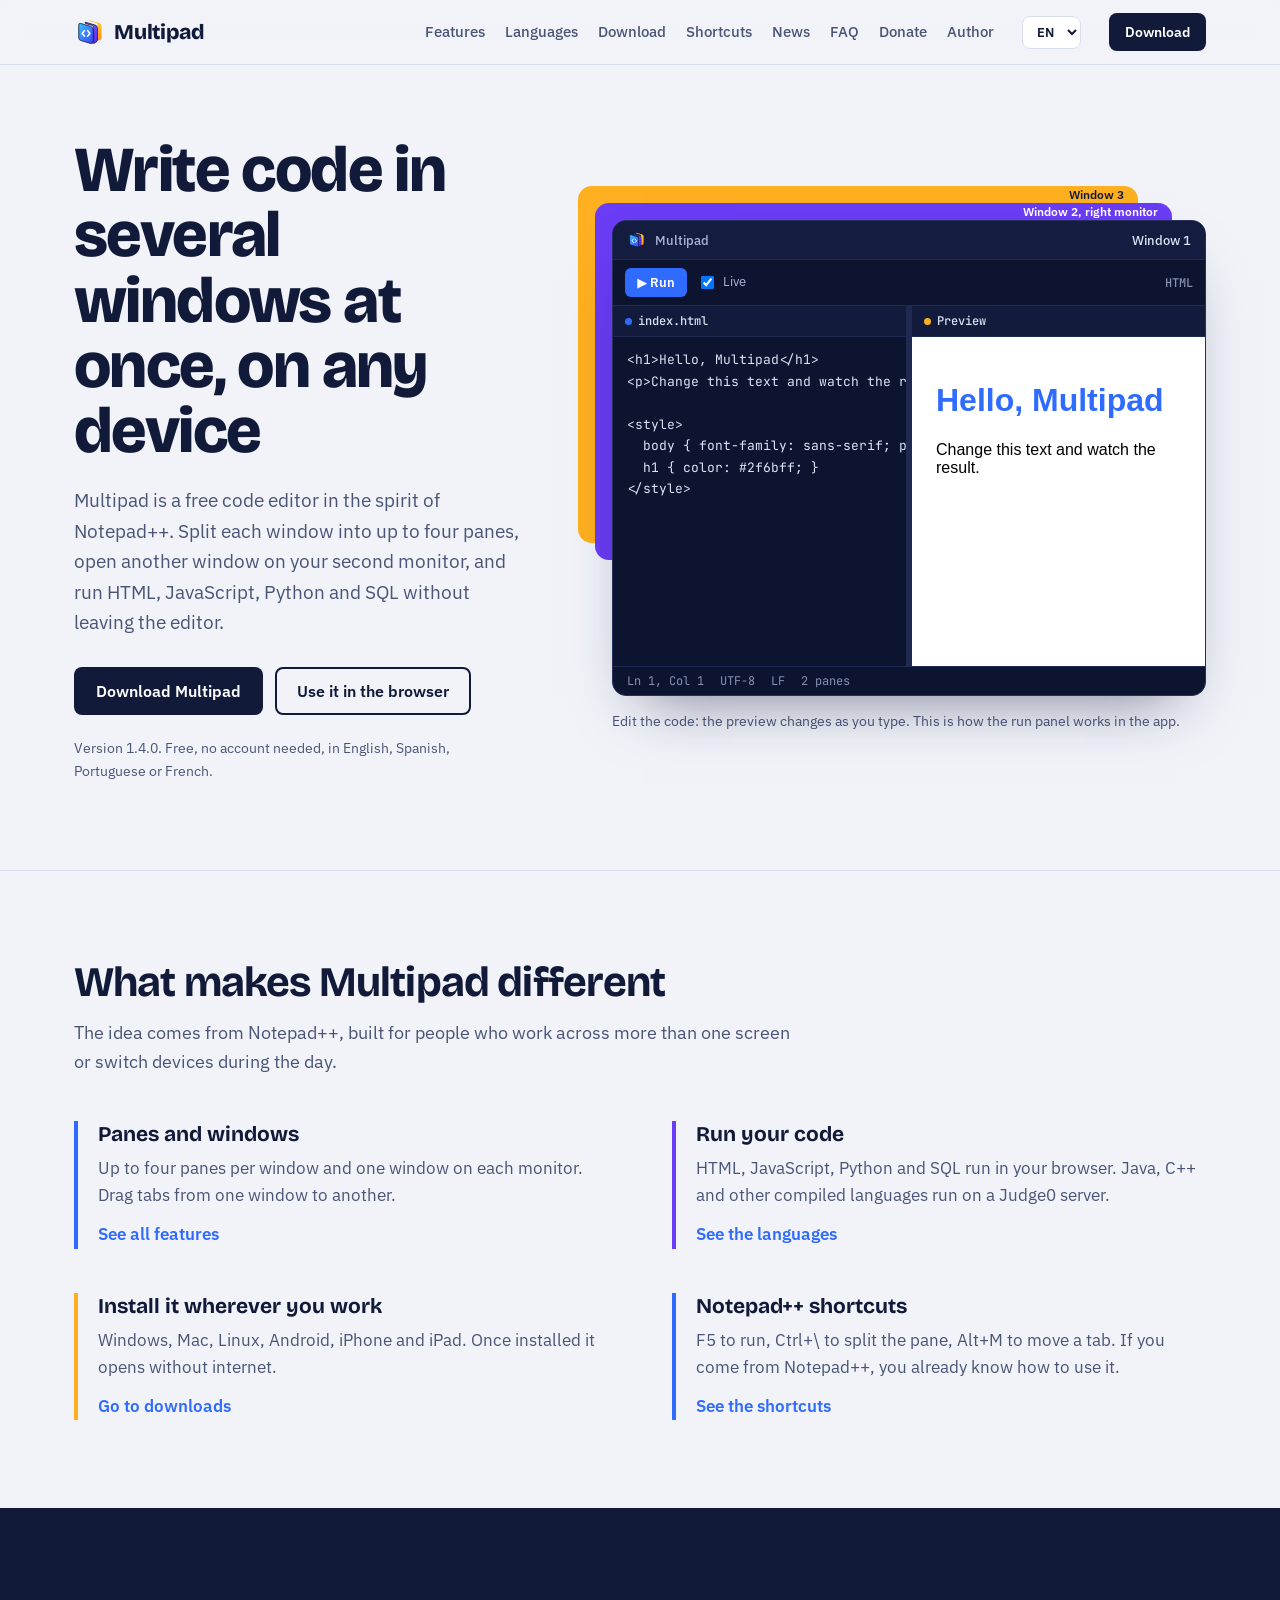
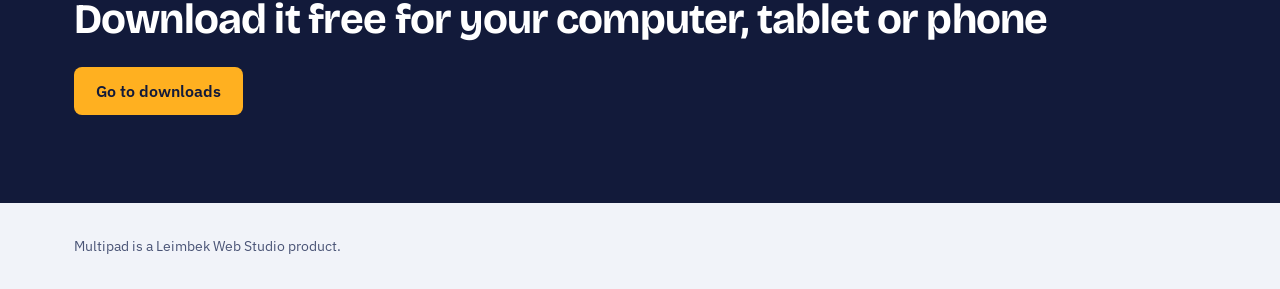
==== index.html @ 4534a5bb "Add Portuguese and French to the site and version 1.4.0 to the news" ====
<!DOCTYPE html>
<html lang="es">
<head>
<meta charset="utf-8">
<meta name="viewport" content="width=device-width, initial-scale=1">
<title>Multipad: editor de código con varias ventanas y paneles</title>
<meta name="description" content="Editor de código gratuito al estilo de Notepad++ para computadora, tablet y celular. Divide cada ventana en paneles, usa dos monitores y ejecuta HTML, JavaScript, Python y SQL.">
<meta property="og:title" content="Multipad: editor de código con varias ventanas y paneles">
<meta property="og:description" content="Editor de código gratuito al estilo de Notepad++ para computadora, tablet y celular. Divide cada ventana en paneles, usa dos monitores y ejecuta HTML, JavaScript, Python y SQL.">
<meta property="og:type" content="website">
<link rel="icon" href="favicon-32.png" sizes="32x32">
<link rel="icon" href="logo-mark.svg" type="image/svg+xml">
<link rel="apple-touch-icon" href="apple-touch-icon.png">
<link rel="preconnect" href="https://fonts.googleapis.com">
<link rel="preconnect" href="https://fonts.gstatic.com" crossorigin>
<link href="https://fonts.googleapis.com/css2?family=Bricolage+Grotesque:opsz,wght@12..96,500;12..96,700;12..96,800&family=IBM+Plex+Sans:wght@400;500;600&family=JetBrains+Mono:wght@400;500&display=swap" rel="stylesheet">
<link rel="stylesheet" href="css/site.css?v=6">
</head>
<body data-title-en="Multipad: a code editor with multiple windows and panes" data-title-pt="Multipad: editor de código com várias janelas e painéis" data-title-fr="Multipad : éditeur de code avec plusieurs fenêtres et volets">
<a class="skip" href="#main" data-i18n="skip">Ir al contenido</a>
<header class="top">
  <div class="wrap">
    <a class="brand" href="index.html"><img src="logo-mark.svg" alt="" width="30" height="30">Multipad</a>
    <button class="menu-btn" id="menuBtn" type="button" aria-expanded="false" aria-controls="mainNav" data-i18n="menu">Menú</button>
    <nav class="nav" id="mainNav" aria-label="Principal">
      <a href="funciones.html" data-i18n="nav.features">Funciones</a>
      <a href="lenguajes.html" data-i18n="nav.langs">Lenguajes</a>
      <a href="descargar.html" data-i18n="nav.download">Descargar</a>
      <a href="atajos.html" data-i18n="nav.keys">Atajos</a>
      <a href="novedades.html" data-i18n="nav.news">Novedades</a>
      <a href="preguntas.html" data-i18n="nav.faq">Preguntas</a>
      <a href="donar.html" data-i18n="nav.donate">Donar</a>
      <a href="autor.html" data-i18n="nav.author">Autor</a>
    </nav>
    <select class="lang" id="langBtn" aria-label="Idioma / Language">
      <option value="es">ES</option>
      <option value="en">EN</option>
      <option value="pt">PT</option>
      <option value="fr">FR</option>
    </select>
    <a class="btn btn-main" href="descargar.html" data-i18n="cta.download">Descargar</a>
  </div>
</header>
<main id="main">
<section class="hero" style="border-top:0">
  <div class="wrap">
    <div>
      <h1 data-i18n="home.h1">Escribe código en varias ventanas a la vez, en cualquier dispositivo</h1>
      <p class="lede" data-i18n="home.lede">Multipad es un editor de código gratuito al estilo de Notepad++. Divide cada ventana hasta en cuatro paneles, abre otra ventana en tu segundo monitor y ejecuta HTML, JavaScript, Python y SQL sin salir del editor.</p>
      <div class="ctas">
        <a class="btn btn-main" href="descargar.html" data-i18n="home.dl">Descargar Multipad</a>
        <a class="btn btn-ghost app-link" href="#" data-i18n="home.open">Usarlo en el navegador</a>
      </div>
      <p class="fine" data-i18n="home.fine">Versión 1.4.0. Gratis, sin crear cuenta, en español, inglés, portugués o francés.</p>
    </div>
    <div>
      <div class="stack">
        <div class="ghost-win g1" aria-hidden="true"><span class="ghost-label" data-i18n="demo.win3">Ventana 3</span></div>
        <div class="ghost-win g2" aria-hidden="true"><span class="ghost-label" data-i18n="demo.win2">Ventana 2, monitor derecho</span></div>
        <div class="win" role="group" aria-label="Demo de Multipad">
          <div class="titlebar"><img src="logo-mark.svg" alt="">Multipad<span class="wname" data-i18n="demo.win1">Ventana 1</span></div>
          <div class="toolbar">
            <button class="run" id="runBtn" type="button"><span aria-hidden="true">▶</span> <span data-i18n="demo.run">Ejecutar</span></button>
            <label class="live"><input type="checkbox" id="liveChk" checked> <span data-i18n="demo.live">En vivo</span></label>
            <span class="langtag">HTML</span>
          </div>
          <div class="panes">
            <div class="pane">
              <div class="tab">index.html</div>
              <label class="skip" for="code" data-i18n="demo.codeLabel">Código HTML de la demo</label>
              <textarea class="code" id="code" spellcheck="false"></textarea>
            </div>
            <div class="divider" aria-hidden="true"></div>
            <div class="pane">
              <div class="tab prev" data-i18n="demo.preview">Vista previa</div>
              <iframe class="preview" id="preview" title="Vista previa" sandbox="allow-scripts"></iframe>
            </div>
          </div>
          <div class="statusbar"><span id="pos">Ln 1, Col 1</span><span>UTF-8</span><span>LF</span><span class="hide-sm" data-i18n="demo.panes2">2 paneles</span></div>
        </div>
      </div>
      <p class="demo-note" data-i18n="demo.note">Edita el código: la vista previa cambia mientras escribes. Así funciona el panel de ejecución en la app.</p>
    </div>
  </div>
</section>

<section>
  <div class="wrap">
    <h2 data-i18n="home.whyTitle">Lo que hace distinto a Multipad</h2>
    <p class="intro" data-i18n="home.whyIntro">La idea viene de Notepad++, pensada para quien trabaja con más de una pantalla o cambia de dispositivo durante el día.</p>
    <div class="features">
      <div class="feature">
        <h3 data-i18n="home.h1t">Paneles y ventanas</h3>
        <p data-i18n="home.h1p">Hasta cuatro paneles por ventana y una ventana en cada monitor. Arrastra pestañas de una ventana a otra.</p>
        <a class="more" href="funciones.html" data-i18n="home.h1l">Ver todas las funciones</a>
      </div>
      <div class="feature v">
        <h3 data-i18n="home.h2t">Ejecuta tu código</h3>
        <p data-i18n="home.h2p">HTML, JavaScript, Python y SQL corren en tu navegador. Java, C++ y otros lenguajes compilados se ejecutan en un servidor Judge0.</p>
        <a class="more" href="lenguajes.html" data-i18n="home.h2l">Ver los lenguajes</a>
      </div>
      <div class="feature a">
        <h3 data-i18n="home.h3t">Instálalo donde trabajes</h3>
        <p data-i18n="home.h3p">Windows, Mac, Linux, Android, iPhone y iPad. Una vez instalado abre sin internet.</p>
        <a class="more" href="descargar.html" data-i18n="home.h3l">Ir a descargas</a>
      </div>
      <div class="feature">
        <h3 data-i18n="home.h4t">Atajos de Notepad++</h3>
        <p data-i18n="home.h4p">F5 para ejecutar, Ctrl+\ para dividir el panel, Alt+M para mover una pestaña. Si vienes de Notepad++, ya sabes usarlo.</p>
        <a class="more" href="atajos.html" data-i18n="home.h4l">Ver los atajos</a>
      </div>
    </div>
  </div>
</section>
<section class="cta-band">
  <div class="wrap">
    <h2 data-i18n="band.title">Descárgalo gratis para tu computadora, tablet o celular</h2>
    <a class="btn btn-main" href="descargar.html" data-i18n="band.btn">Ir a descargas</a>
  </div>
</section>
</main>
<footer>
  <div class="wrap">
    <span data-i18n="foot">Multipad es un producto de Leimbek Web Studio.</span>
    <span><a href="#" id="repoLink" hidden data-i18n="code">Código en GitHub</a></span>
  </div>
</footer>
<script src="js/site.js?v=6"></script>
</body>
</html>
---- css/site.css ----
:root{
  --ink:#121a3a; --ink-2:#4a5476; --paper:#f1f3f9; --white:#ffffff;
  --blue:#2f6bff; --violet:#6a3cf5; --amber:#ffb020; --line:#d8deec;
  --editor:#0d1430; --editor-line:#1f2a52; --editor-text:#dbe3f4;
  --radius-win:14px; --radius-ctl:8px;
  --display:"Bricolage Grotesque",system-ui,sans-serif;
  --body:"IBM Plex Sans",system-ui,sans-serif;
  --mono:"JetBrains Mono",ui-monospace,monospace;
}
*{box-sizing:border-box}
html{scroll-behavior:smooth}
@media (prefers-reduced-motion:reduce){html{scroll-behavior:auto}*{transition:none!important;animation:none!important}}
body{margin:0;background:var(--paper);color:var(--ink);font:400 17px/1.6 var(--body)}
a{color:var(--blue)}
:focus-visible{outline:3px solid var(--amber);outline-offset:2px;border-radius:4px}
.wrap{max-width:1180px;margin:0 auto;padding:0 24px}
.skip{position:absolute;left:-999px}.skip:focus{left:16px;top:12px;background:var(--white);padding:8px 12px;z-index:10}

/* header */
.top{position:sticky;top:0;z-index:5;background:rgba(241,243,249,.92);backdrop-filter:blur(8px);border-bottom:1px solid var(--line)}
.top .wrap{display:flex;align-items:center;gap:28px;height:64px}
.brand{display:flex;align-items:center;gap:10px;text-decoration:none;color:var(--ink);font:800 21px/1 var(--display);letter-spacing:-.01em}
.brand img{width:30px;height:30px}
.nav{display:flex;gap:20px;margin-left:auto}
.nav a{color:var(--ink-2);text-decoration:none;font-weight:500;font-size:15px}
.nav a:hover{color:var(--ink)}
.lang{border:1px solid var(--line);background:var(--white);color:var(--ink);border-radius:var(--radius-ctl);padding:6px 10px;font:600 13px var(--body);cursor:pointer}
.btn{display:inline-flex;align-items:center;gap:8px;border-radius:var(--radius-ctl);padding:12px 20px;font:600 16px var(--body);text-decoration:none;border:2px solid transparent;cursor:pointer}
.btn-main{background:var(--ink);color:var(--white)}
.btn-main:hover{background:var(--blue)}
.btn-ghost{border-color:var(--ink);color:var(--ink);background:transparent}
.btn-ghost:hover{background:var(--white)}
.top .btn{padding:8px 14px;font-size:14px;white-space:nowrap}

/* hero */
.hero{padding:72px 0 88px}
.hero .wrap{display:grid;grid-template-columns:minmax(0,5fr) minmax(0,7fr);gap:56px;align-items:center}
h1{font:800 clamp(40px,5.2vw,64px)/1.02 var(--display);letter-spacing:-.025em;margin:0 0 22px}
.lede{font-size:19px;color:var(--ink-2);max-width:34em;margin:0 0 30px}
.ctas{display:flex;flex-wrap:wrap;gap:12px;margin-bottom:22px}
.fine{font-size:14px;color:var(--ink-2);margin:0}

/* window stack (echoes the three overlapping sheets of the logo) */
.stack{position:relative;padding:34px 0 0 34px}
.ghost-win{position:absolute;border-radius:var(--radius-win);height:70%}
.ghost-win.g1{top:0;left:0;right:68px;background:var(--amber)}
.ghost-win.g2{top:17px;left:17px;right:34px;background:var(--violet)}
.ghost-label{position:absolute;top:1px;right:14px;font:600 12px/15px var(--body);color:var(--ink)}
.g2 .ghost-label{color:var(--white)}
.win{position:relative;background:var(--editor);border-radius:var(--radius-win);overflow:hidden;box-shadow:0 30px 60px -30px rgba(18,26,58,.55);border:1px solid #26315e}
.titlebar{display:flex;align-items:center;gap:10px;padding:10px 14px;background:#141d40;color:#aab6d6;font:500 13px var(--body);border-bottom:1px solid var(--editor-line)}
.titlebar img{width:18px;height:18px}
.titlebar .wname{margin-left:auto;color:#dbe3f4}
.toolbar{display:flex;align-items:center;gap:10px;padding:8px 12px;border-bottom:1px solid var(--editor-line)}
.run{background:var(--blue);color:#fff;border:0;border-radius:6px;padding:6px 12px;font:600 13px var(--body);cursor:pointer}
.run:hover{background:#4a80ff}
.live{color:#aab6d6;font-size:13px;display:flex;gap:6px;align-items:center}
.toolbar .langtag{margin-left:auto;color:#8592b0;font:500 12px var(--mono)}
.panes{display:grid;grid-template-columns:1fr 6px 1fr;height:360px}
.pane{display:flex;flex-direction:column;min-width:0}
.tab{font:500 12px var(--mono);color:#dbe3f4;padding:7px 12px;background:#121b3c;border-bottom:1px solid var(--editor-line);display:flex;gap:6px;align-items:center}
.tab::before{content:"";width:7px;height:7px;border-radius:50%;background:var(--blue)}
.tab.prev::before{background:var(--amber)}
.divider{background:var(--editor-line);cursor:col-resize}
textarea.code{flex:1;resize:none;border:0;background:var(--editor);color:var(--editor-text);font:400 13px/1.65 var(--mono);padding:12px 14px;tab-size:2;white-space:pre;overflow:auto}
textarea.code:focus{outline:none;box-shadow:inset 0 0 0 2px var(--amber)}
iframe.preview{flex:1;border:0;background:#fff;width:100%}
.statusbar{display:flex;gap:16px;padding:6px 14px;font:400 12px var(--mono);color:#8592b0;border-top:1px solid var(--editor-line)}
.demo-note{font-size:14px;color:var(--ink-2);margin:14px 0 0 34px}

/* sections */
section{padding:88px 0;border-top:1px solid var(--line)}
h2{font:700 clamp(30px,3.4vw,42px)/1.1 var(--display);letter-spacing:-.02em;margin:0 0 14px}
.intro{color:var(--ink-2);max-width:40em;margin:0 0 44px;font-size:18px}
h3{font:700 21px/1.25 var(--display);margin:0 0 8px}

.features{display:grid;grid-template-columns:repeat(2,minmax(0,1fr));gap:44px 64px}
.feature{border-left:4px solid var(--blue);padding-left:20px}
.feature.v{border-color:var(--violet)}.feature.a{border-color:var(--amber)}
.feature p{margin:0;color:var(--ink-2)}

table{width:100%;border-collapse:collapse;background:var(--white);border-radius:12px;overflow:hidden;font-size:16px}
th,td{text-align:left;padding:13px 18px;border-bottom:1px solid var(--line);vertical-align:top}
th{font:600 14px var(--body);color:var(--ink-2);background:#e6eaf4}
tr:last-child td{border-bottom:0}
kbd{font:500 13px var(--mono);background:var(--paper);border:1px solid var(--line);border-bottom-width:2px;border-radius:5px;padding:1px 6px;white-space:nowrap}
.where{display:inline-block;font-size:13px;font-weight:600;padding:2px 9px;border-radius:999px}
.w-browser{background:#e3ebff;color:#1d47b8}.w-server{background:#efe8ff;color:#4b26b8}.w-edit{background:#fff1d6;color:#7a4b00}
.note{font-size:15px;color:var(--ink-2);margin:18px 0 0;max-width:46em}

.install{display:grid;grid-template-columns:repeat(3,minmax(0,1fr));gap:24px}
.platform{background:var(--white);border:1px solid var(--line);border-radius:12px;padding:24px}
.platform ol{margin:12px 0 0;padding-left:20px;color:var(--ink-2)}
.platform li{margin-bottom:8px}
.platform .who{font-size:14px;color:var(--ink-2);margin:0}

.two{display:grid;grid-template-columns:minmax(0,1fr) minmax(0,1fr);gap:56px;align-items:start}
.news{list-style:none;margin:0;padding:0}
.news li{padding:0 0 24px 20px;border-left:2px solid var(--line);position:relative}
.news li::before{content:"";position:absolute;left:-7px;top:6px;width:12px;height:12px;border-radius:50%;background:var(--blue)}
.news time{font-size:14px;color:var(--ink-2)}
.news p{margin:4px 0 0}

details{border-bottom:1px solid var(--line);padding:16px 0}
summary{cursor:pointer;font:600 18px var(--body);list-style:none;display:flex;justify-content:space-between;gap:16px}
summary::-webkit-details-marker{display:none}
summary::after{content:"+";font:500 22px/1 var(--display);color:var(--blue)}
details[open] summary::after{content:"−"}
details p{margin:10px 0 0;color:var(--ink-2)}

.cta-band{background:var(--ink);color:var(--white);border-top:0}
.cta-band .wrap{display:flex;flex-wrap:wrap;align-items:center;justify-content:space-between;gap:24px}
.cta-band h2{margin:0;color:var(--white)}
.cta-band .btn-main{background:var(--amber);color:var(--ink)}
.cta-band .btn-main:hover{background:#ffc552}

footer{padding:32px 0;font-size:14px;color:var(--ink-2)}
footer .wrap{display:flex;flex-wrap:wrap;gap:16px;justify-content:space-between}

@media (max-width:960px){
  .hero .wrap,.two{grid-template-columns:1fr}
  .install{grid-template-columns:1fr}
  .nav{display:none}
  .top .btn{margin-left:auto}
}
@media (max-width:640px){
  body{font-size:16px}
  .hero{padding:44px 0 56px}
  .features{grid-template-columns:1fr}
  .stack{padding:22px 0 0 22px}
  .ghost-win.g2{top:11px;left:11px}
  .panes{grid-template-columns:1fr;grid-template-rows:1fr 6px 1fr;height:460px}
  .demo-note{margin-left:22px}
  section{padding:60px 0}
  th,td{padding:10px 12px}
  .hide-sm,.ghost-label{display:none}
}

/* multi-page additions */
.nav a[aria-current="page"]{color:var(--ink);box-shadow:inset 0 -2px 0 var(--blue)}
.nav a{padding:6px 0}
.page-head{padding:64px 0 8px}
.page-head h1{font-size:clamp(36px,4.4vw,54px);margin-bottom:14px}
.page-head .lede{margin-bottom:0}
.page-body{padding:48px 0 88px;border-top:0}
.page-body + section{border-top:1px solid var(--line)}
.more{display:inline-block;margin-top:12px;font-weight:600;text-decoration:none}
.more:hover{text-decoration:underline}
.prose{max-width:46em}
.prose h2{font-size:28px;margin-top:48px}
.prose p,.prose li{color:var(--ink-2)}
.prose code{font:500 14px var(--mono);background:#e6eaf4;border-radius:4px;padding:1px 5px}

.os-banner{display:flex;flex-wrap:wrap;align-items:center;gap:20px;background:var(--white);border:1px solid var(--line);border-left:6px solid var(--blue);border-radius:12px;padding:24px 28px;margin-bottom:56px}
.os-banner p{margin:0;color:var(--ink-2)}
.os-banner strong{color:var(--ink);font:700 22px/1.2 var(--display);display:block;margin-bottom:4px}
.os-banner .btn{margin-left:auto}
.platform.is-you{border-color:var(--blue);box-shadow:0 0 0 2px var(--blue)}
.you{display:none;font-size:13px;font-weight:600;color:var(--blue);margin-left:6px}
.is-you .you{display:inline}
.dl-table td:last-child{text-align:right;white-space:nowrap}
.btn-sm{padding:8px 14px;font-size:14px}
.btn[aria-disabled="true"]{background:#e6eaf4;color:var(--ink-2);border-color:transparent;cursor:not-allowed;pointer-events:none}
.size{font-size:14px;color:var(--ink-2)}
@media (max-width:960px){.os-banner .btn{margin-left:0}}
@media (max-width:1100px){.nav{gap:14px}.nav a{font-size:14px}}
.menu-btn{display:none;border:1px solid var(--line);background:var(--white);color:var(--ink);border-radius:var(--radius-ctl);padding:6px 12px;font:600 14px var(--body);cursor:pointer}
@media (max-width:960px){
  .menu-btn{display:inline-block;margin-left:auto}
  .top .wrap{position:relative;gap:10px}
  .top .btn{margin-left:0}
  .nav{display:none;position:absolute;top:64px;left:0;right:0;flex-direction:column;gap:0;background:var(--white);border-bottom:1px solid var(--line);padding:8px 24px 16px;box-shadow:0 12px 24px -16px rgba(18,26,58,.35)}
  .nav.open{display:flex}
  .nav a{padding:12px 0;font-size:17px;border-bottom:1px solid var(--line)}
  .nav a:last-child{border-bottom:0}
  .nav a[aria-current="page"]{box-shadow:none;color:var(--blue)}
}
@media (max-width:420px){.brand{font-size:18px}.brand img{width:26px;height:26px}.top .btn{padding:8px 10px}}
.donate-list{display:flex;flex-wrap:wrap;gap:12px;margin-top:8px}
ul.plain{padding-left:20px;color:var(--ink-2)}
ul.plain li{margin-bottom:8px}
.prose ul{padding-left:20px}
.prose li{margin-bottom:6px}
@media (max-width:1080px){
  .menu-btn{display:inline-block;margin-left:auto}
  .top .wrap{position:relative;gap:10px}
  .top .btn{margin-left:0}
  .nav{display:none;position:absolute;top:64px;left:0;right:0;flex-direction:column;gap:0;background:var(--white);border-bottom:1px solid var(--line);padding:8px 24px 16px;box-shadow:0 12px 24px -16px rgba(18,26,58,.35)}
  .nav.open{display:flex}
  .nav a{padding:12px 0;font-size:17px;border-bottom:1px solid var(--line)}
  .nav a:last-child{border-bottom:0}
  .nav a[aria-current="page"]{box-shadow:none;color:var(--blue)}
}
.two h2{font-size:28px}
.amounts{display:grid;grid-template-columns:repeat(5,minmax(0,1fr));gap:12px;margin-top:8px;max-width:560px}
.amount{display:flex;align-items:baseline;justify-content:center;gap:4px;padding:16px 8px;border:2px solid var(--ink);border-radius:var(--radius-ctl);background:var(--white);color:var(--ink);text-decoration:none;font:700 24px/1 var(--display)}
.amount small{font:600 12px var(--body);color:var(--ink-2)}
.amount:hover{background:var(--ink);color:var(--white)}
.amount:hover small{color:#c9d1e8}
@media (max-width:520px){.amounts{grid-template-columns:repeat(3,minmax(0,1fr))}}
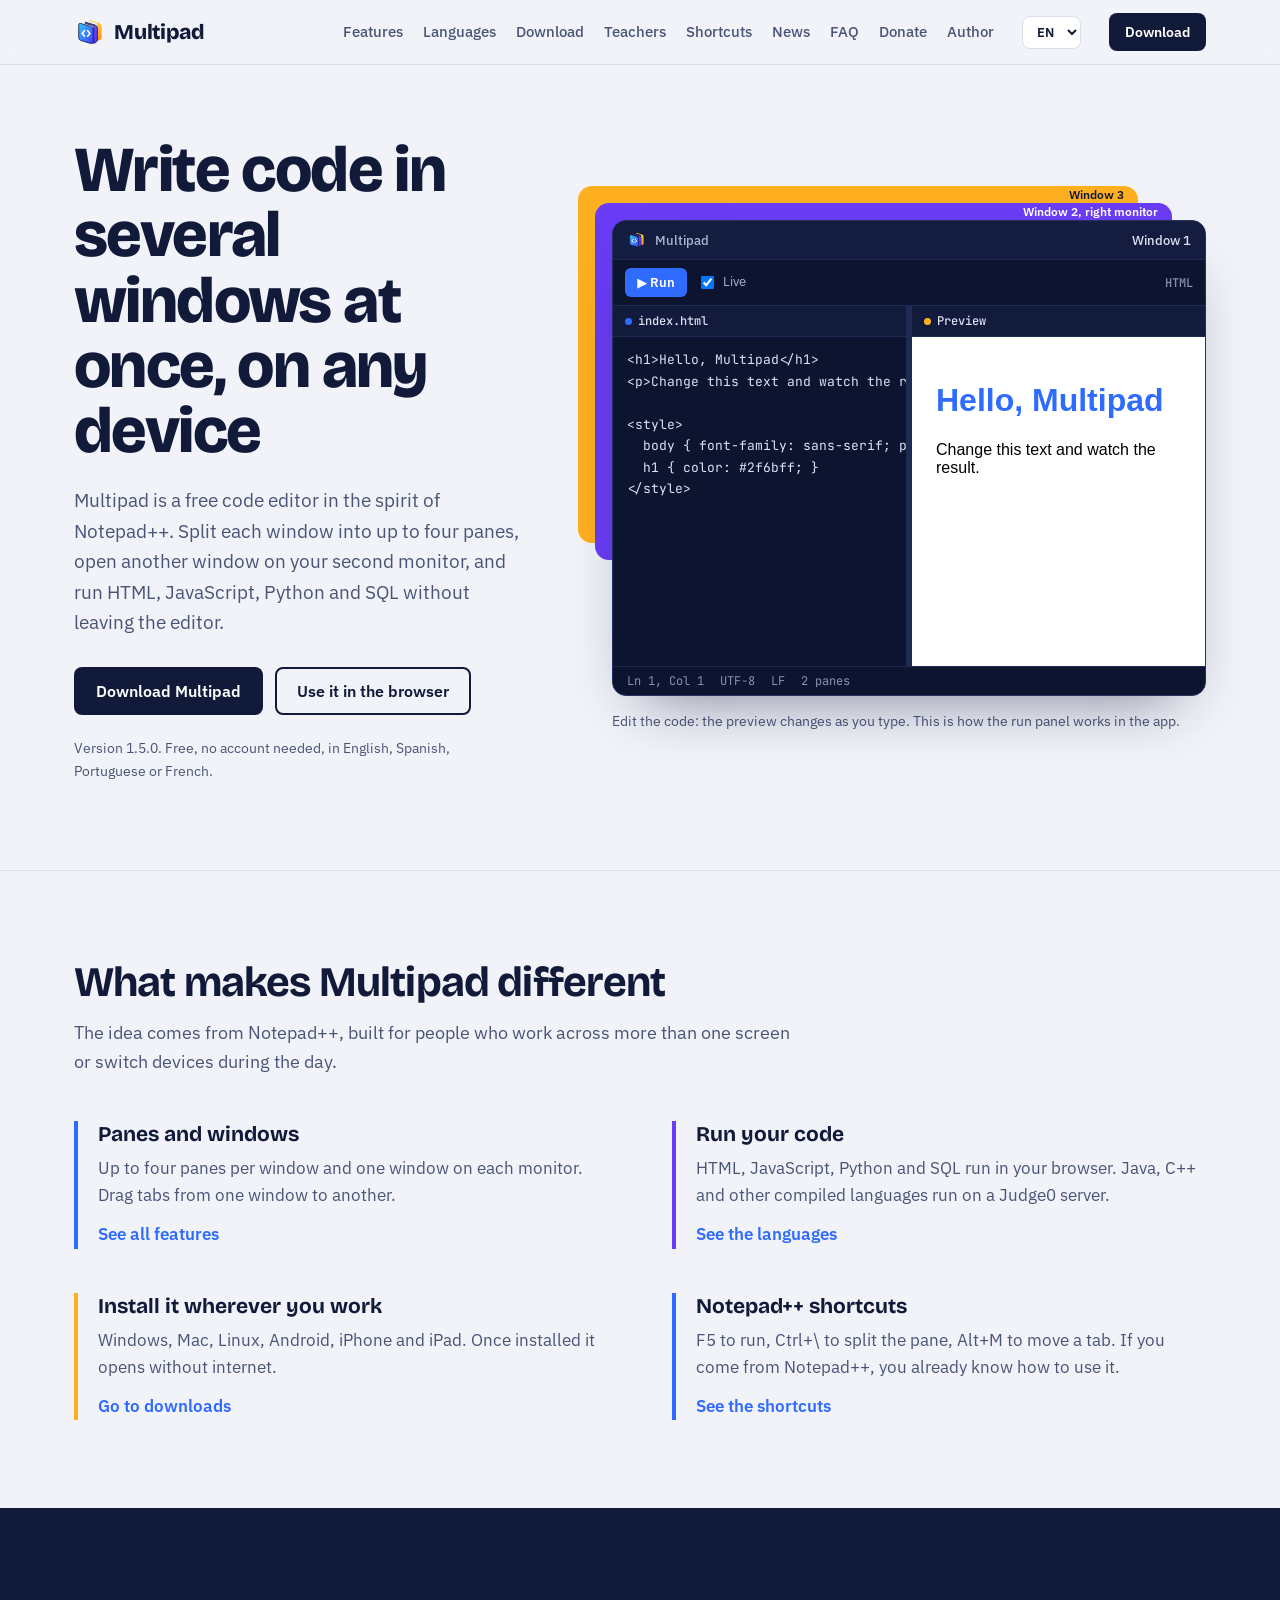
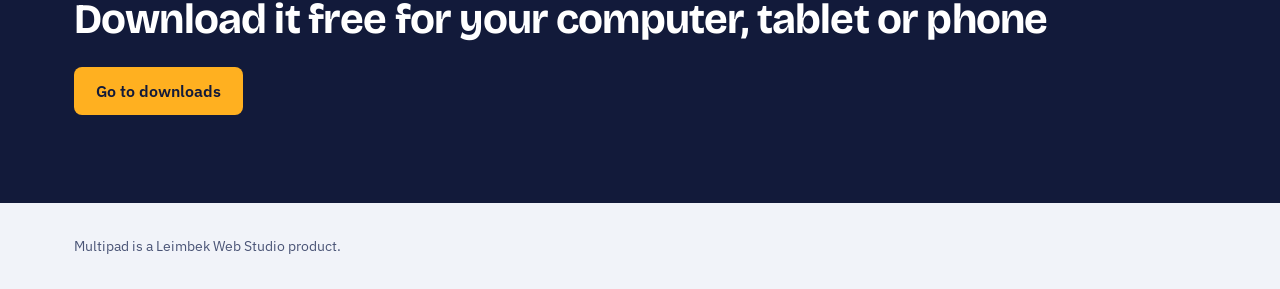
==== commit 7340893c: "Add a For-teachers page with the classroom mode video, and version 1.5.0" ====
--- a/index.html
+++ b/index.html
@@ -14,7 +14,7 @@
 <link rel="preconnect" href="https://fonts.googleapis.com">
 <link rel="preconnect" href="https://fonts.gstatic.com" crossorigin>
 <link href="https://fonts.googleapis.com/css2?family=Bricolage+Grotesque:opsz,wght@12..96,500;12..96,700;12..96,800&family=IBM+Plex+Sans:wght@400;500;600&family=JetBrains+Mono:wght@400;500&display=swap" rel="stylesheet">
-<link rel="stylesheet" href="css/site.css?v=6">
+<link rel="stylesheet" href="css/site.css?v=7">
 </head>
 <body data-title-en="Multipad: a code editor with multiple windows and panes" data-title-pt="Multipad: editor de código com várias janelas e painéis" data-title-fr="Multipad : éditeur de code avec plusieurs fenêtres et volets">
 <a class="skip" href="#main" data-i18n="skip">Ir al contenido</a>
@@ -26,6 +26,7 @@
       <a href="funciones.html" data-i18n="nav.features">Funciones</a>
       <a href="lenguajes.html" data-i18n="nav.langs">Lenguajes</a>
       <a href="descargar.html" data-i18n="nav.download">Descargar</a>
+      <a href="docentes.html" data-i18n="nav.teachers">Docentes</a>
       <a href="atajos.html" data-i18n="nav.keys">Atajos</a>
       <a href="novedades.html" data-i18n="nav.news">Novedades</a>
       <a href="preguntas.html" data-i18n="nav.faq">Preguntas</a>
@@ -51,7 +52,7 @@
         <a class="btn btn-main" href="descargar.html" data-i18n="home.dl">Descargar Multipad</a>
         <a class="btn btn-ghost app-link" href="#" data-i18n="home.open">Usarlo en el navegador</a>
       </div>
-      <p class="fine" data-i18n="home.fine">Versión 1.4.0. Gratis, sin crear cuenta, en español, inglés, portugués o francés.</p>
+      <p class="fine" data-i18n="home.fine">Versión 1.5.0. Gratis, sin crear cuenta, en español, inglés, portugués o francés.</p>
     </div>
     <div>
       <div class="stack">
@@ -125,6 +126,6 @@
     <span><a href="#" id="repoLink" hidden data-i18n="code">Código en GitHub</a></span>
   </div>
 </footer>
-<script src="js/site.js?v=6"></script>
+<script src="js/site.js?v=7"></script>
 </body>
 </html>
--- a/css/site.css
+++ b/css/site.css
@@ -198,3 +198,6 @@
 .amount:hover{background:var(--ink);color:var(--white)}
 .amount:hover small{color:#c9d1e8}
 @media (max-width:520px){.amounts{grid-template-columns:repeat(3,minmax(0,1fr))}}
+.tch-video{display:block;width:100%;max-width:1040px;aspect-ratio:16/9;border-radius:14px;background:#0f1529;box-shadow:0 18px 50px rgba(15,21,41,.18)}
+ol.plain{padding-left:22px;color:var(--ink-2)}
+ol.plain li{margin-bottom:10px}
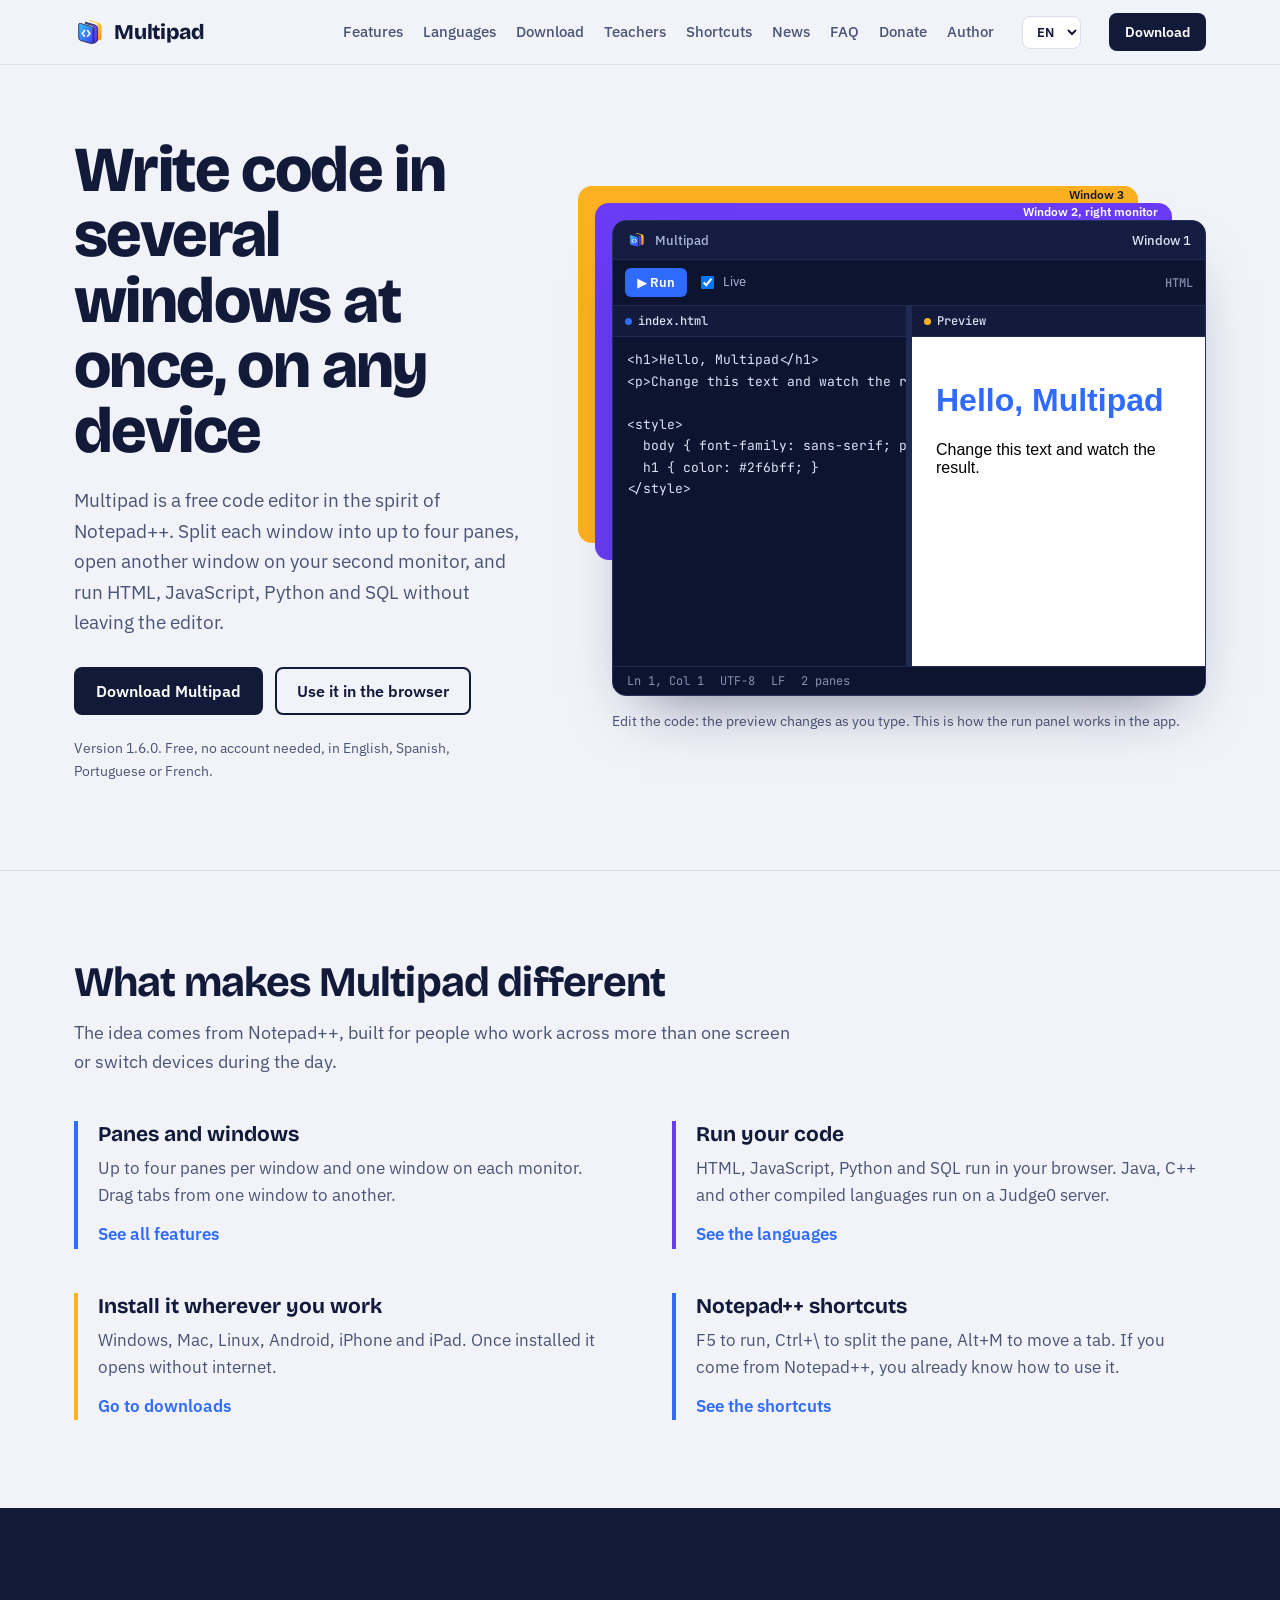
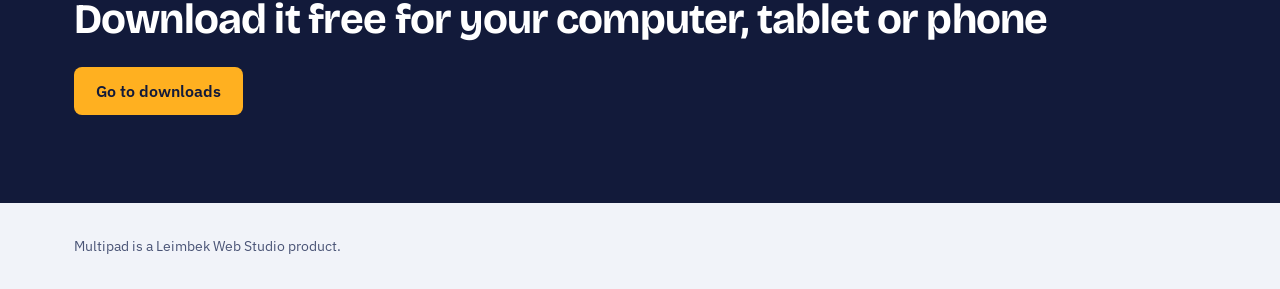
==== commit d8935e93: "Novedades 1.6.0: bloqueo de pegado e historial de escritura Actualiza la versión en inicio y funcion" ====
--- a/index.html
+++ b/index.html
@@ -52,7 +52,7 @@
         <a class="btn btn-main" href="descargar.html" data-i18n="home.dl">Descargar Multipad</a>
         <a class="btn btn-ghost app-link" href="#" data-i18n="home.open">Usarlo en el navegador</a>
       </div>
-      <p class="fine" data-i18n="home.fine">Versión 1.5.0. Gratis, sin crear cuenta, en español, inglés, portugués o francés.</p>
+      <p class="fine" data-i18n="home.fine">Versión 1.6.0. Gratis, sin crear cuenta, en español, inglés, portugués o francés.</p>
     </div>
     <div>
       <div class="stack">
@@ -126,6 +126,6 @@
     <span><a href="#" id="repoLink" hidden data-i18n="code">Código en GitHub</a></span>
   </div>
 </footer>
-<script src="js/site.js?v=7"></script>
+<script src="js/site.js?v=9"></script>
 </body>
 </html>
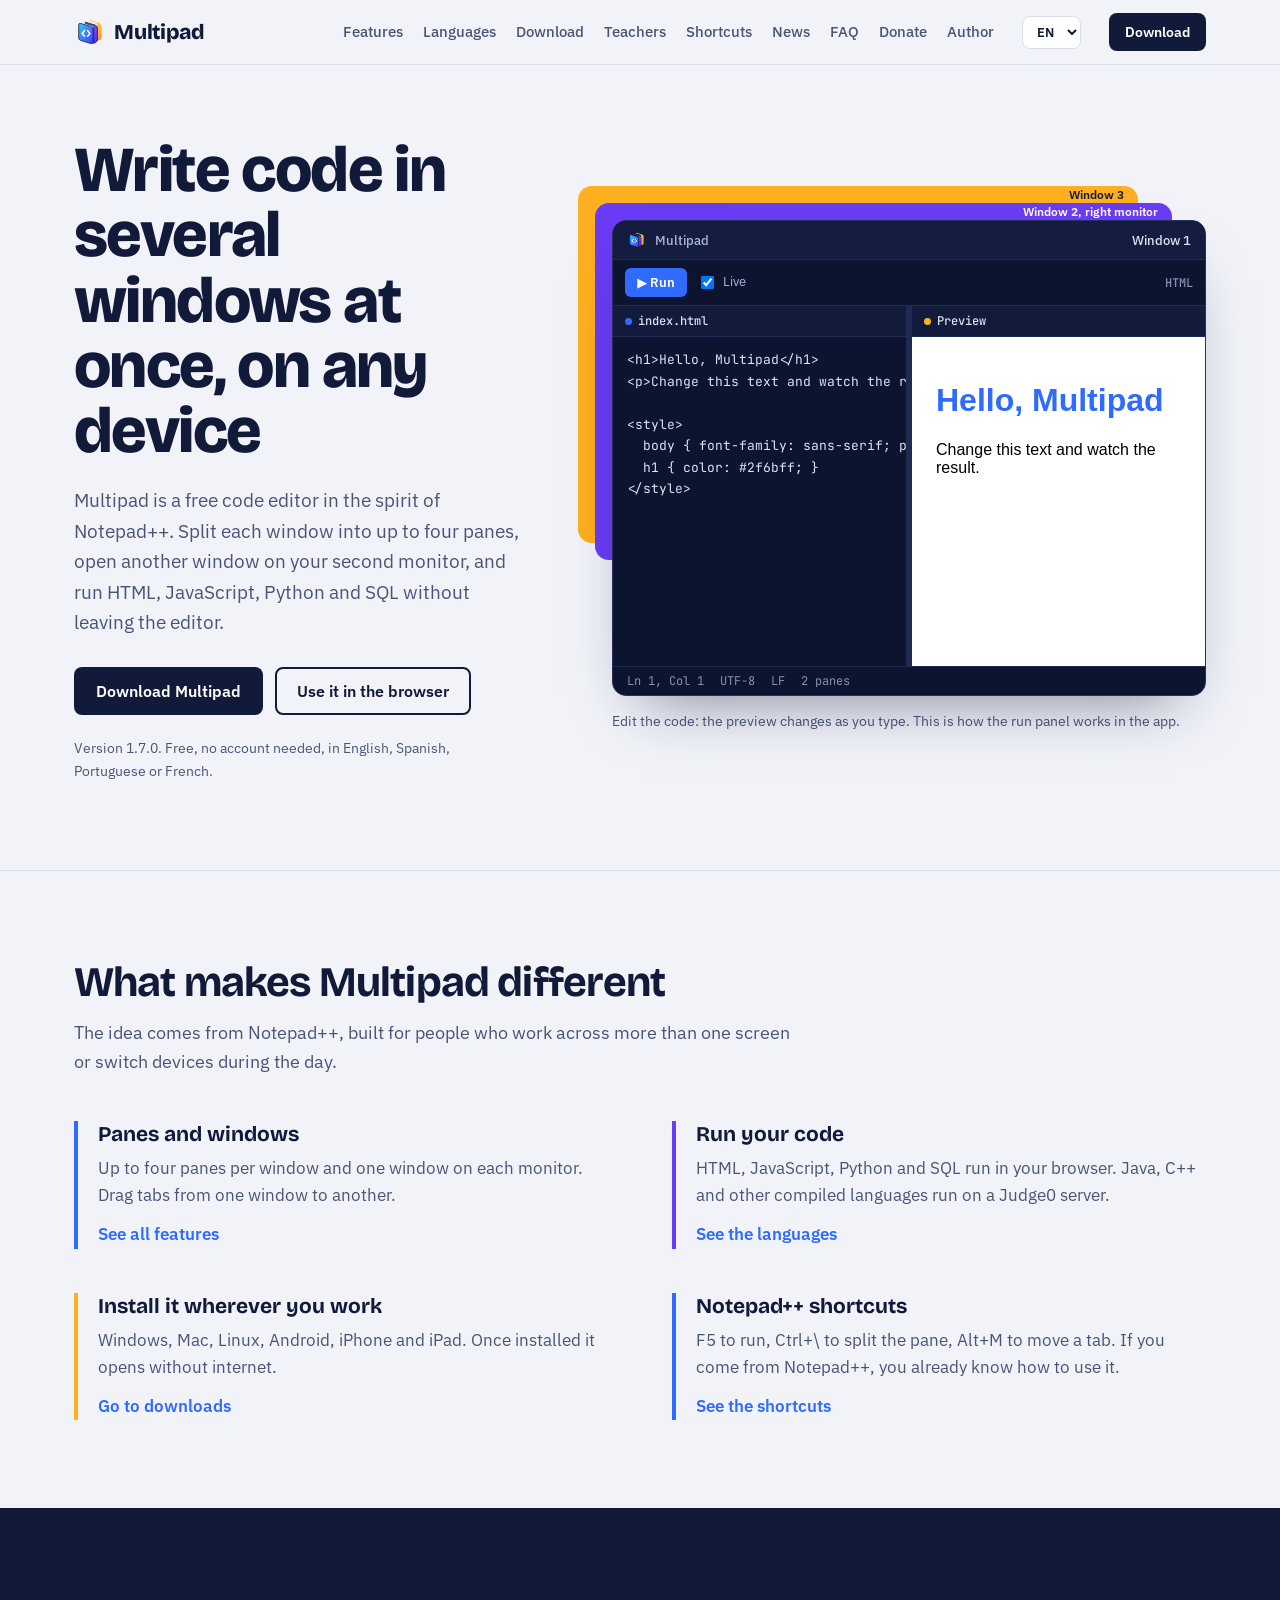
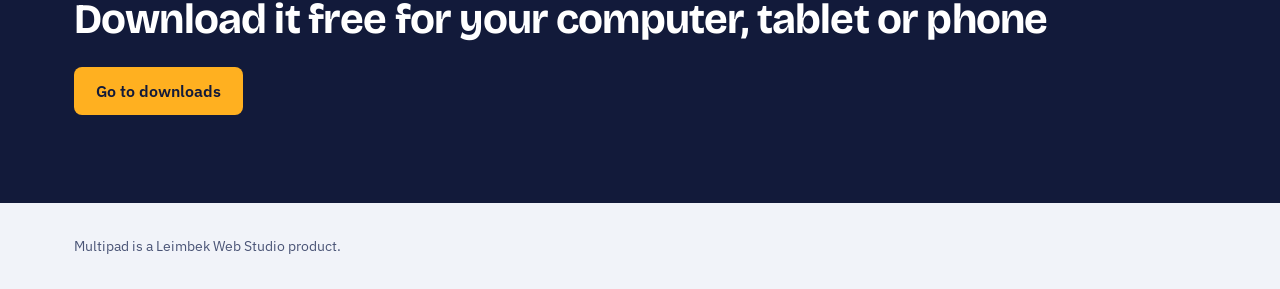
==== commit 22b689da: "Novedades 1.7.0: pruebas desde la solución, comparar y formato en instrucciones" ====
--- a/index.html
+++ b/index.html
@@ -52,7 +52,7 @@
         <a class="btn btn-main" href="descargar.html" data-i18n="home.dl">Descargar Multipad</a>
         <a class="btn btn-ghost app-link" href="#" data-i18n="home.open">Usarlo en el navegador</a>
       </div>
-      <p class="fine" data-i18n="home.fine">Versión 1.6.0. Gratis, sin crear cuenta, en español, inglés, portugués o francés.</p>
+      <p class="fine" data-i18n="home.fine">Versión 1.7.0. Gratis, sin crear cuenta, en español, inglés, portugués o francés.</p>
     </div>
     <div>
       <div class="stack">
@@ -126,6 +126,6 @@
     <span><a href="#" id="repoLink" hidden data-i18n="code">Código en GitHub</a></span>
   </div>
 </footer>
-<script src="js/site.js?v=9"></script>
+<script src="js/site.js?v=11"></script>
 </body>
 </html>
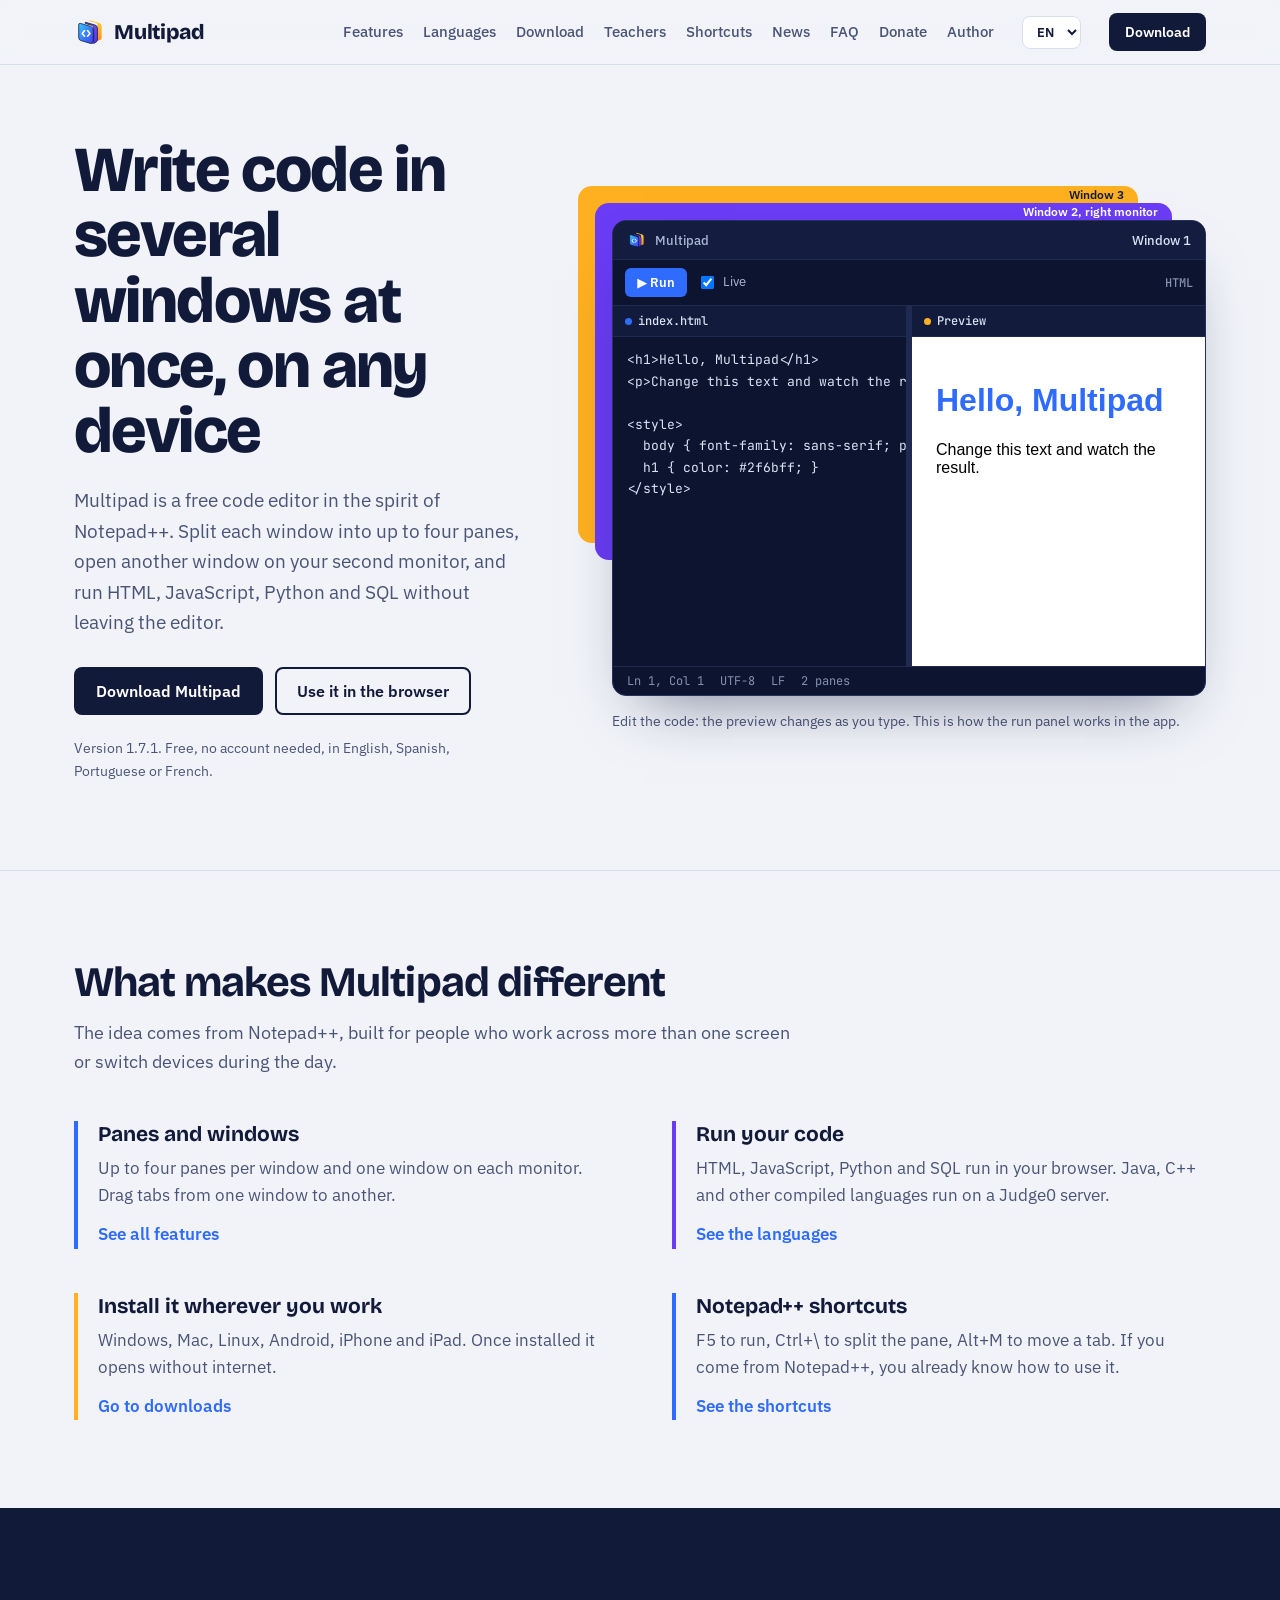
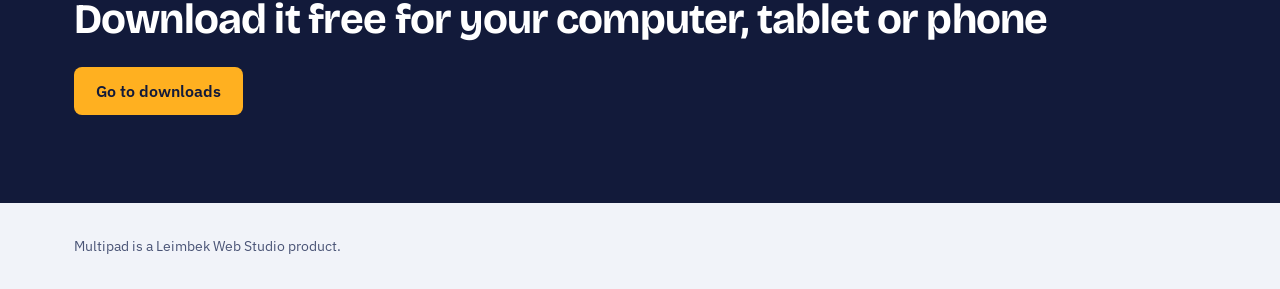
==== commit 36f1f04e: "Videos del modo aula 1.7 y versión 1.7.1 Los videos muestran la barra de formato, generar pruebas de" ====
--- a/index.html
+++ b/index.html
@@ -52,7 +52,7 @@
         <a class="btn btn-main" href="descargar.html" data-i18n="home.dl">Descargar Multipad</a>
         <a class="btn btn-ghost app-link" href="#" data-i18n="home.open">Usarlo en el navegador</a>
       </div>
-      <p class="fine" data-i18n="home.fine">Versión 1.7.0. Gratis, sin crear cuenta, en español, inglés, portugués o francés.</p>
+      <p class="fine" data-i18n="home.fine">Versión 1.7.1. Gratis, sin crear cuenta, en español, inglés, portugués o francés.</p>
     </div>
     <div>
       <div class="stack">
@@ -126,6 +126,6 @@
     <span><a href="#" id="repoLink" hidden data-i18n="code">Código en GitHub</a></span>
   </div>
 </footer>
-<script src="js/site.js?v=11"></script>
+<script src="js/site.js?v=12"></script>
 </body>
 </html>
